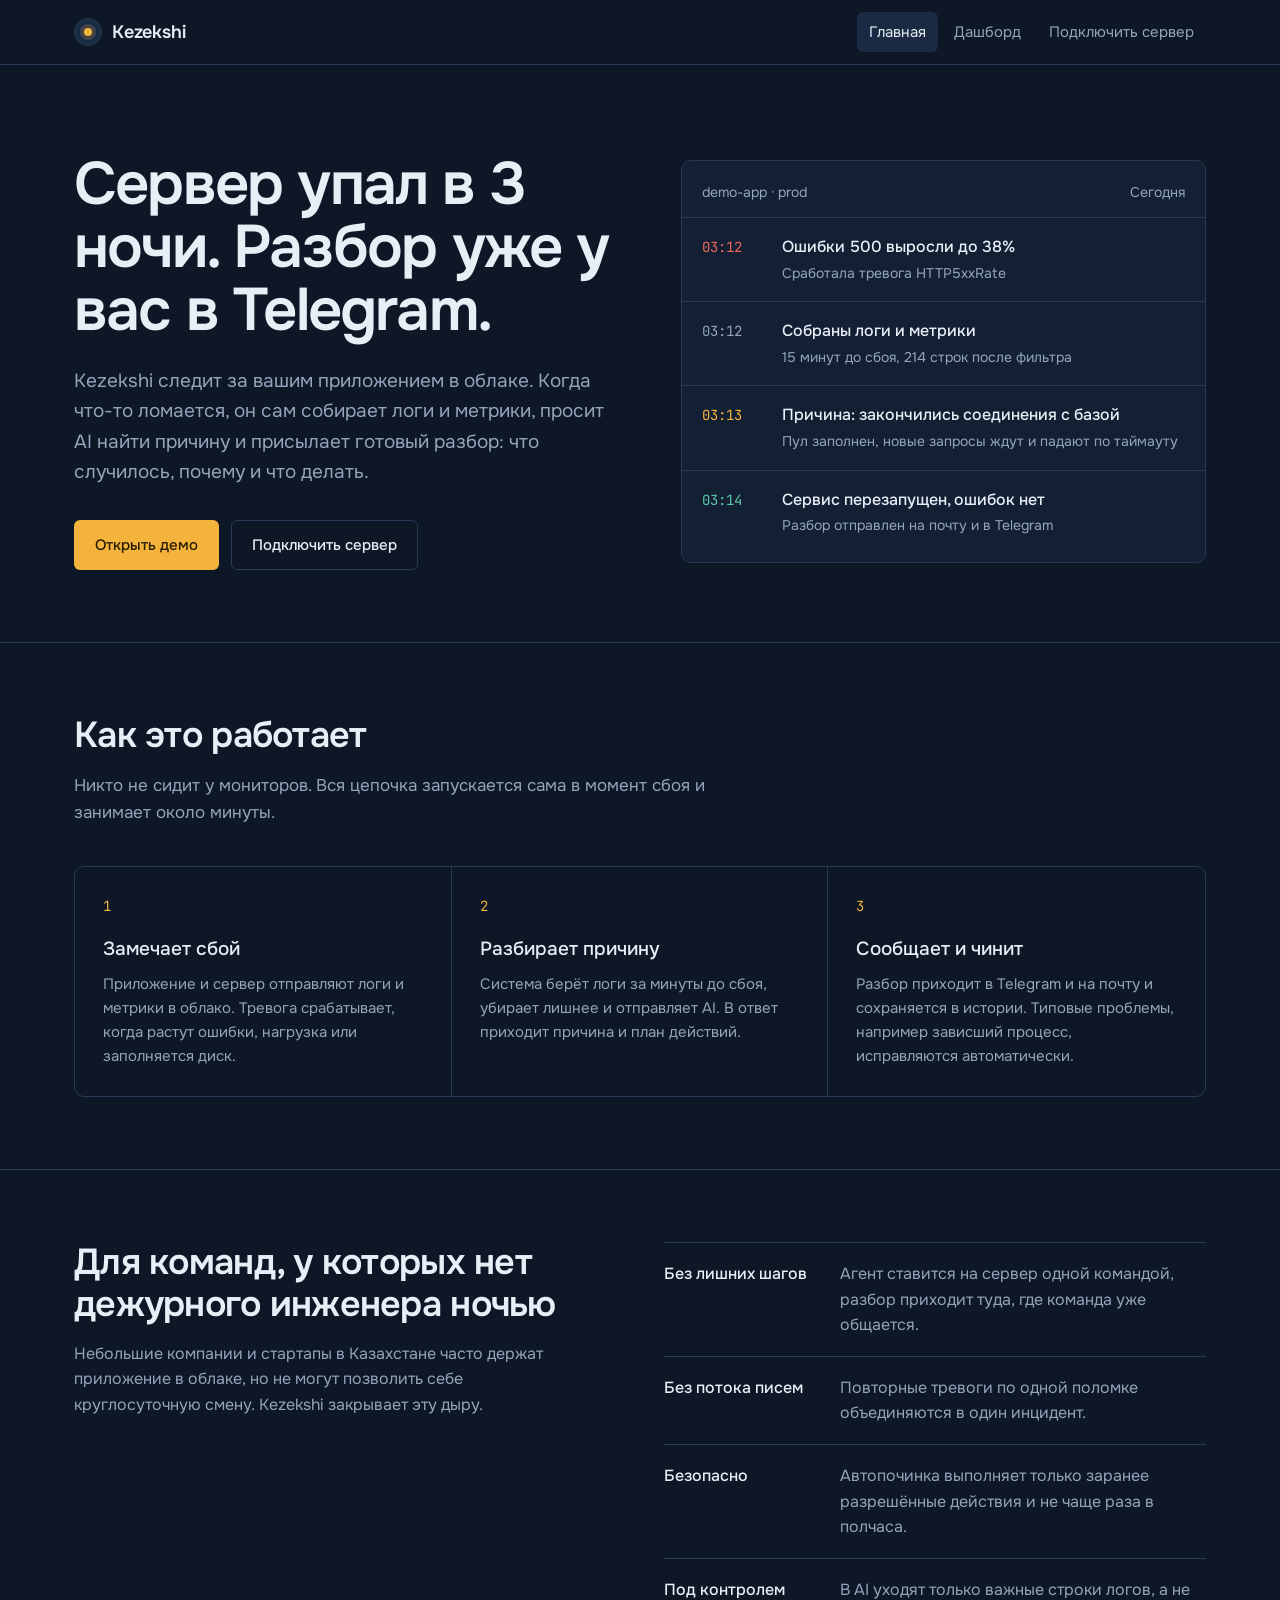
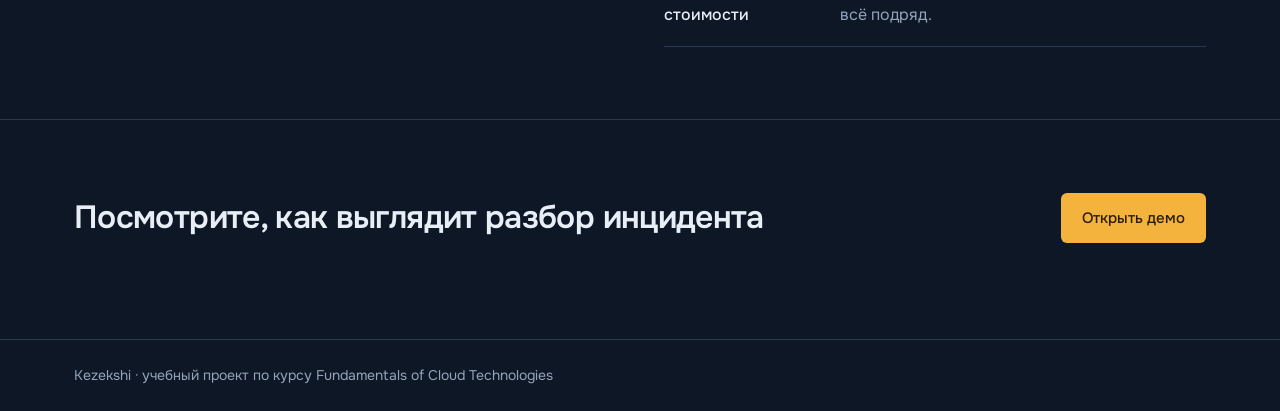
==== src/dashboard/index.html @ acb70872 "Add files via upload" ====
<!doctype html>
<html lang="ru">
<head>
  <meta charset="utf-8">
  <meta name="viewport" content="width=device-width, initial-scale=1">
  <title>Kezekshi — AI-дежурный инженер</title>
  <meta name="description" content="Kezekshi следит за вашим приложением в облаке, сам разбирает сбои с помощью AI и присылает готовый разбор в Telegram и на почту.">
  <link rel="preconnect" href="https://fonts.googleapis.com">
  <link rel="preconnect" href="https://fonts.gstatic.com" crossorigin>
  <link href="https://fonts.googleapis.com/css2?family=Onest:wght@400;500;600&family=JetBrains+Mono:wght@400&display=swap" rel="stylesheet">
  <link rel="stylesheet" href="assets/style.css">
</head>
<body>
  <header class="topbar">
    <div class="wrap">
      <a class="brand" href="index.html"><span class="brand-mark" aria-hidden="true"></span><span class="brand-name">Kezekshi</span></a>
      <nav class="nav" aria-label="Основное меню">
        <a href="index.html" aria-current="page">Главная</a>
        <a href="dashboard.html">Дашборд</a>
        <a href="connect.html">Подключить сервер</a>
      </nav>
    </div>
  </header>

  <main>
    <section class="hero">
      <div class="wrap">
        <div>
          <h1>Сервер упал в 3 ночи. Разбор уже у вас в Telegram.</h1>
          <p class="lead">Kezekshi следит за вашим приложением в облаке. Когда что-то ломается, он сам собирает логи и метрики, просит AI найти причину и присылает готовый разбор: что случилось, почему и что делать.</p>
          <div class="hero-actions">
            <a class="btn btn-primary" href="dashboard.html">Открыть демо</a>
            <a class="btn btn-ghost" href="connect.html">Подключить сервер</a>
          </div>
        </div>

        <div class="pager" role="img" aria-label="Пример инцидента: в 03:12 выросли ошибки 500, в 03:13 AI нашёл причину и сервис перезапущен, в 03:14 команда получила сообщение">
          <div class="pager-head"><span>demo-app · prod</span><span>Сегодня</span></div>
          <div class="pager-row is-alert">
            <span class="pager-time">03:12</span>
            <div><strong>Ошибки 500 выросли до 38%</strong><span>Сработала тревога HTTP5xxRate</span></div>
          </div>
          <div class="pager-row">
            <span class="pager-time">03:12</span>
            <div><strong>Собраны логи и метрики</strong><span>15 минут до сбоя, 214 строк после фильтра</span></div>
          </div>
          <div class="pager-row is-ai">
            <span class="pager-time">03:13</span>
            <div><strong>Причина: закончились соединения с базой</strong><span>Пул заполнен, новые запросы ждут и падают по таймауту</span></div>
          </div>
          <div class="pager-row is-done">
            <span class="pager-time">03:14</span>
            <div><strong>Сервис перезапущен, ошибок нет</strong><span>Разбор отправлен на почту и в Telegram</span></div>
          </div>
        </div>
      </div>
    </section>

    <section class="section" id="how">
      <div class="wrap">
        <h2>Как это работает</h2>
        <p>Никто не сидит у мониторов. Вся цепочка запускается сама в момент сбоя и занимает около минуты.</p>
        <ol class="steps">
          <li>
            <span class="step-n">1</span>
            <h3>Замечает сбой</h3>
            <p>Приложение и сервер отправляют логи и метрики в облако. Тревога срабатывает, когда растут ошибки, нагрузка или заполняется диск.</p>
          </li>
          <li>
            <span class="step-n">2</span>
            <h3>Разбирает причину</h3>
            <p>Система берёт логи за минуты до сбоя, убирает лишнее и отправляет AI. В ответ приходит причина и план действий.</p>
          </li>
          <li>
            <span class="step-n">3</span>
            <h3>Сообщает и чинит</h3>
            <p>Разбор приходит в Telegram и на почту и сохраняется в истории. Типовые проблемы, например зависший процесс, исправляются автоматически.</p>
          </li>
        </ol>
      </div>
    </section>

    <section class="section" id="who">
      <div class="wrap split">
        <div>
          <h2>Для команд, у которых нет дежурного инженера ночью</h2>
          <p style="color:var(--muted);margin:0;max-width:30em">Небольшие компании и стартапы в Казахстане часто держат приложение в облаке, но не могут позволить себе круглосуточную смену. Kezekshi закрывает эту дыру.</p>
        </div>
        <ul class="facts">
          <li><b>Без лишних шагов</b><span>Агент ставится на сервер одной командой, разбор приходит туда, где команда уже общается.</span></li>
          <li><b>Без потока писем</b><span>Повторные тревоги по одной поломке объединяются в один инцидент.</span></li>
          <li><b>Безопасно</b><span>Автопочинка выполняет только заранее разрешённые действия и не чаще раза в полчаса.</span></li>
          <li><b>Под контролем стоимости</b><span>В AI уходят только важные строки логов, а не всё подряд.</span></li>
        </ul>
      </div>
    </section>

    <section class="cta-band">
      <div class="wrap">
        <h2>Посмотрите, как выглядит разбор инцидента</h2>
        <a class="btn btn-primary" href="dashboard.html">Открыть демо</a>
      </div>
    </section>
  </main>

  <footer class="footer">
    <div class="wrap">Kezekshi · учебный проект по курсу Fundamentals of Cloud Technologies</div>
  </footer>
</body>
</html>
---- src/dashboard/assets/style.css ----
:root {
  --ink: #0d1726;
  --night: #132034;
  --night-2: #1a2a42;
  --line: #263a56;
  --text: #e8eef6;
  --muted: #93a4bb;
  --signal: #f3b33d;
  --signal-ink: #2b1d02;
  --alert: #f0675d;
  --calm: #58c9a6;
  --radius-s: 6px;
  --radius-m: 10px;
  --font: "Onest", system-ui, -apple-system, "Segoe UI", sans-serif;
  --mono: "JetBrains Mono", ui-monospace, Menlo, Consolas, monospace;
}

* { box-sizing: border-box; }
html { -webkit-text-size-adjust: 100%; }
body {
  margin: 0;
  background: var(--ink);
  color: var(--text);
  font-family: var(--font);
  font-size: 16px;
  line-height: 1.6;
}
a { color: inherit; }
img, svg { display: block; max-width: 100%; }
button, input, select { font: inherit; color: inherit; }
:focus-visible { outline: 2px solid var(--signal); outline-offset: 3px; border-radius: 4px; }

.wrap { width: 100%; max-width: 1180px; margin: 0 auto; padding: 0 24px; }

/* header */
.topbar { border-bottom: 1px solid var(--line); background: var(--ink); position: sticky; top: 0; z-index: 10; }
.topbar .wrap { display: flex; align-items: center; justify-content: space-between; height: 64px; gap: 16px; }
.brand { display: flex; align-items: center; gap: 10px; text-decoration: none; font-weight: 600; font-size: 18px; letter-spacing: -0.01em; }
.brand-mark { width: 28px; height: 28px; border-radius: 50%; background: var(--night-2); border: 1px solid var(--line); position: relative; }
.brand-mark::after { content: ""; position: absolute; width: 8px; height: 8px; border-radius: 50%; background: var(--signal); top: 9px; left: 9px; box-shadow: 0 0 0 4px rgba(243,179,61,.18); }
.nav { display: flex; gap: 4px; }
.nav a { text-decoration: none; color: var(--muted); padding: 8px 12px; border-radius: var(--radius-s); font-size: 15px; }
.nav a:hover { color: var(--text); }
.nav a[aria-current="page"] { color: var(--text); background: var(--night-2); }

/* buttons */
.btn { display: inline-flex; align-items: center; justify-content: center; gap: 8px; padding: 12px 20px; border-radius: var(--radius-s); border: 1px solid transparent; text-decoration: none; font-weight: 500; cursor: pointer; font-size: 15px; }
.btn-primary { background: var(--signal); color: var(--signal-ink); }
.btn-primary:hover { background: #f7c35f; }
.btn-ghost { border-color: var(--line); background: transparent; }
.btn-ghost:hover { border-color: var(--muted); }
.btn-small { padding: 8px 12px; font-size: 14px; }

/* landing hero */
.hero { padding: 88px 0 72px; }
.hero .wrap { display: grid; grid-template-columns: 1.05fr 1fr; gap: 56px; align-items: center; }
.hero h1 { font-size: clamp(36px, 5vw, 60px); line-height: 1.05; letter-spacing: -0.03em; font-weight: 600; margin: 0 0 24px; }
.hero p.lead { font-size: 19px; color: var(--muted); max-width: 34em; margin: 0 0 32px; }
.hero-actions { display: flex; gap: 12px; flex-wrap: wrap; }

.pager { background: var(--night); border: 1px solid var(--line); border-radius: var(--radius-m); padding: 8px 0; }
.pager-head { display: flex; justify-content: space-between; padding: 12px 20px 14px; border-bottom: 1px solid var(--line); color: var(--muted); font-size: 14px; }
.pager-row { display: grid; grid-template-columns: 64px 1fr; gap: 16px; padding: 16px 20px; border-bottom: 1px solid var(--line); }
.pager-row:last-child { border-bottom: 0; }
.pager-time { font-family: var(--mono); font-size: 14px; color: var(--muted); padding-top: 2px; }
.pager-row strong { display: block; font-weight: 500; }
.pager-row span { color: var(--muted); font-size: 14px; }
.pager-row.is-alert .pager-time { color: var(--alert); }
.pager-row.is-ai .pager-time { color: var(--signal); }
.pager-row.is-done .pager-time { color: var(--calm); }

@media (prefers-reduced-motion: no-preference) {
  .pager-row { opacity: 0; transform: translateY(6px); animation: pagerIn .45s ease-out forwards; }
  .pager-row:nth-child(2) { animation-delay: .3s; }
  .pager-row:nth-child(3) { animation-delay: 1.1s; }
  .pager-row:nth-child(4) { animation-delay: 1.9s; }
  .pager-row:nth-child(5) { animation-delay: 2.6s; }
}
@keyframes pagerIn { to { opacity: 1; transform: none; } }

/* sections */
.section { padding: 72px 0; border-top: 1px solid var(--line); }
.section h2 { font-size: clamp(26px, 3vw, 36px); letter-spacing: -0.02em; line-height: 1.15; margin: 0 0 16px; font-weight: 600; max-width: 22em; }
.section > .wrap > p { color: var(--muted); max-width: 40em; margin: 0 0 40px; font-size: 17px; }

.steps { list-style: none; margin: 0; padding: 0; display: grid; grid-template-columns: repeat(3, 1fr); gap: 0; border: 1px solid var(--line); border-radius: var(--radius-m); overflow: hidden; }
.steps li { padding: 28px; border-right: 1px solid var(--line); }
.steps li:last-child { border-right: 0; }
.step-n { font-family: var(--mono); color: var(--signal); font-size: 14px; display: block; margin-bottom: 16px; }
.steps h3 { margin: 0 0 8px; font-size: 19px; font-weight: 500; }
.steps p { margin: 0; color: var(--muted); font-size: 15px; }

.split { display: grid; grid-template-columns: 1fr 1fr; gap: 48px; align-items: start; }
.facts { margin: 0; padding: 0; list-style: none; }
.facts li { padding: 18px 0; border-bottom: 1px solid var(--line); display: grid; grid-template-columns: 160px 1fr; gap: 16px; }
.facts li:first-child { border-top: 1px solid var(--line); }
.facts b { font-weight: 500; }
.facts span { color: var(--muted); }

.cta-band { padding: 72px 0 96px; border-top: 1px solid var(--line); }
.cta-band .wrap { display: flex; justify-content: space-between; align-items: center; gap: 24px; flex-wrap: wrap; }
.cta-band h2 { margin: 0; font-size: clamp(24px, 3vw, 32px); letter-spacing: -0.02em; font-weight: 600; }

.footer { border-top: 1px solid var(--line); padding: 24px 0; color: var(--muted); font-size: 14px; }

/* dashboard */
.page-head { padding: 32px 0 24px; display: flex; justify-content: space-between; align-items: flex-end; gap: 16px; flex-wrap: wrap; }
.page-head h1 { margin: 0; font-size: 30px; letter-spacing: -0.02em; font-weight: 600; }
.page-head p { margin: 4px 0 0; color: var(--muted); }
.source-pill { font-size: 13px; color: var(--muted); border: 1px solid var(--line); border-radius: 999px; padding: 4px 12px; display: inline-flex; align-items: center; gap: 8px; }
.source-pill::before { content: ""; width: 7px; height: 7px; border-radius: 50%; background: var(--muted); }
.source-pill.is-live::before { background: var(--calm); }

.stats { display: grid; grid-template-columns: repeat(4, 1fr); border: 1px solid var(--line); border-radius: var(--radius-m); overflow: hidden; margin-bottom: 24px; }
.stat { padding: 20px; border-right: 1px solid var(--line); background: var(--night); }
.stat:last-child { border-right: 0; }
.stat-value { font-size: 30px; font-weight: 600; letter-spacing: -0.02em; line-height: 1.1; }
.stat-label { color: var(--muted); font-size: 14px; margin-top: 4px; }
.stat.is-open .stat-value { color: var(--alert); }

.panel { min-width: 0; background: var(--night); border: 1px solid var(--line); border-radius: var(--radius-m); }
.panel-head { display: flex; justify-content: space-between; align-items: center; padding: 16px 20px; border-bottom: 1px solid var(--line); gap: 12px; flex-wrap: wrap; }
.panel-head h2 { margin: 0; font-size: 16px; font-weight: 500; }
.panel-body { padding: 20px; }

.top-grid { display: grid; grid-template-columns: 1.6fr 1fr; gap: 24px; margin-bottom: 24px; }
.chart-svg { width: 100%; height: 180px; }
.chart-legend { display: flex; gap: 16px; font-size: 13px; color: var(--muted); margin-top: 12px; }
.chart-legend i { display: inline-block; width: 10px; height: 10px; border-radius: 2px; margin-right: 6px; vertical-align: -1px; }

.break-grid { display: grid; grid-template-columns: 1fr 1fr; gap: 10px; }
.break-btn { text-align: left; background: var(--night-2); border: 1px solid var(--line); border-radius: var(--radius-s); padding: 14px; cursor: pointer; }
.break-btn:hover { border-color: var(--signal); }
.break-btn b { display: block; font-weight: 500; font-size: 15px; }
.break-btn span { color: var(--muted); font-size: 13px; }
.break-note { color: var(--muted); font-size: 13px; margin: 12px 0 0; }

.main-grid { display: grid; grid-template-columns: 400px 1fr; gap: 24px; margin-bottom: 48px; align-items: start; }
.filters { display: flex; gap: 6px; flex-wrap: wrap; }
.chip { border: 1px solid var(--line); background: transparent; border-radius: 999px; padding: 4px 12px; font-size: 13px; cursor: pointer; color: var(--muted); }
.chip[aria-pressed="true"] { background: var(--night-2); color: var(--text); border-color: var(--muted); }

.inc-list { list-style: none; margin: 0; padding: 0; max-height: 640px; overflow-y: auto; }
.inc-item { border-bottom: 1px solid var(--line); }
.inc-item:last-child { border-bottom: 0; }
.inc-item button { width: 100%; text-align: left; background: transparent; border: 0; padding: 16px 20px; cursor: pointer; display: grid; grid-template-columns: 10px 1fr auto; gap: 12px; align-items: start; }
.inc-item button:hover { background: var(--night-2); }
.inc-item button[aria-current="true"] { background: var(--night-2); box-shadow: inset 3px 0 0 var(--signal); }
.sev-dot { width: 10px; height: 10px; border-radius: 50%; margin-top: 7px; }
.sev-critical { background: var(--alert); }
.sev-high { background: var(--signal); }
.sev-medium { background: #7f9bd1; }
.sev-low { background: var(--muted); }
.inc-title { font-weight: 500; font-size: 15px; line-height: 1.4; }
.inc-meta { color: var(--muted); font-size: 13px; display: inline-block; margin-top: 2px; }
.status { font-size: 12px; padding: 2px 8px; border-radius: 999px; white-space: nowrap; }
.status-open { background: rgba(240,103,93,.15); color: #ff9a92; }
.status-resolved { background: rgba(88,201,166,.14); color: #86e0c3; }

.detail-empty { padding: 48px 24px; color: var(--muted); text-align: center; }
.detail-head { padding: 24px; border-bottom: 1px solid var(--line); }
.detail-head h2 { margin: 0 0 8px; font-size: 22px; letter-spacing: -0.01em; font-weight: 600; line-height: 1.3; }
.detail-tags { display: flex; gap: 8px; flex-wrap: wrap; align-items: center; color: var(--muted); font-size: 14px; }
.tag { border: 1px solid var(--line); border-radius: 999px; padding: 2px 10px; font-size: 13px; }
.detail-section { padding: 20px 24px; border-bottom: 1px solid var(--line); }
.detail-section:last-child { border-bottom: 0; }
.detail-section h3 { margin: 0 0 10px; font-size: 14px; font-weight: 500; color: var(--muted); }
.detail-section p { margin: 0; }
.ai-cause { border-left: 3px solid var(--signal); padding-left: 16px; }
.reco { margin: 0; padding-left: 20px; }
.reco li { margin-bottom: 6px; }
.metric-row { display: grid; grid-template-columns: repeat(auto-fit, minmax(140px, 1fr)); gap: 12px; }
.metric { background: var(--night-2); border-radius: var(--radius-s); padding: 12px 14px; }
.metric b { display: block; font-size: 20px; font-weight: 600; }
.metric span { color: var(--muted); font-size: 13px; }
.fix-box { background: rgba(88,201,166,.08); border: 1px solid rgba(88,201,166,.35); border-radius: var(--radius-s); padding: 12px 14px; font-size: 15px; }
.fix-box.is-off { background: transparent; border-color: var(--line); color: var(--muted); }
.logs { background: #0a1220; border: 1px solid var(--line); border-radius: var(--radius-s); padding: 14px; font-family: var(--mono); font-size: 12.5px; line-height: 1.7; overflow-x: auto; margin: 0; white-space: pre; color: #c6d2e2; }
.logs .lv-error { color: #ff8f86; }
.logs .lv-warn { color: var(--signal); }

.toast { position: fixed; bottom: 24px; left: 50%; transform: translateX(-50%); background: var(--night-2); border: 1px solid var(--line); padding: 12px 18px; border-radius: var(--radius-s); font-size: 14px; max-width: calc(100% - 32px); z-index: 50; }
.toast[hidden] { display: none; }

/* connect */
.connect-grid { display: grid; grid-template-columns: 1fr 1fr; gap: 32px; padding-bottom: 64px; align-items: start; }
.connect-steps { list-style: none; margin: 0; padding: 0; }
.connect-steps li { display: grid; grid-template-columns: 40px 1fr; gap: 16px; padding: 20px 0; border-bottom: 1px solid var(--line); }
.connect-steps li:first-child { border-top: 1px solid var(--line); }
.connect-steps .num { width: 32px; height: 32px; border-radius: 50%; border: 1px solid var(--signal); color: var(--signal); display: grid; place-items: center; font-family: var(--mono); font-size: 14px; }
.connect-steps h3 { margin: 4px 0 6px; font-size: 17px; font-weight: 500; }
.connect-steps p { margin: 0; color: var(--muted); font-size: 15px; }

.form-field { margin-bottom: 20px; }
.form-field label, .form-field legend { display: block; font-size: 14px; color: var(--muted); margin-bottom: 8px; padding: 0; }
fieldset { border: 0; margin: 0 0 20px; padding: 0; }
.input { width: 100%; background: var(--night-2); border: 1px solid var(--line); border-radius: var(--radius-s); padding: 11px 14px; }
.input:focus { border-color: var(--signal); outline: none; }
.cloud-options { display: grid; gap: 8px; }
.cloud-opt { display: grid; grid-template-columns: 20px 1fr auto; gap: 12px; align-items: center; border: 1px solid var(--line); border-radius: var(--radius-s); padding: 14px; cursor: pointer; }
.cloud-opt:has(input:checked) { border-color: var(--signal); background: rgba(243,179,61,.06); }
.cloud-opt.is-disabled { cursor: not-allowed; opacity: .55; }
.cloud-opt input { accent-color: var(--signal); margin: 0; }
.cloud-opt b { font-weight: 500; display: block; }
.cloud-opt span { color: var(--muted); font-size: 13px; }
.soon { font-size: 12px; border: 1px solid var(--line); border-radius: 999px; padding: 2px 8px; color: var(--muted); }
.field-error { color: #ff9a92; font-size: 13px; margin-top: 6px; }
.field-error[hidden] { display: none; }
.result { margin-top: 24px; }
.result[hidden] { display: none; }
.result h3 { margin: 0 0 8px; font-size: 16px; font-weight: 500; }
.result p { color: var(--muted); margin: 0 0 12px; font-size: 15px; }

@media (max-width: 960px) {
  .hero .wrap, .split, .top-grid, .main-grid, .connect-grid { grid-template-columns: 1fr; }
  .hero { padding: 56px 0 48px; }
  .stats { grid-template-columns: repeat(2, 1fr); }
  .stat:nth-child(2) { border-right: 0; }
  .stat:nth-child(-n+2) { border-bottom: 1px solid var(--line); }
}
@media (max-width: 720px) {
  .wrap { padding: 0 16px; }
  .steps { grid-template-columns: 1fr; }
  .steps li { border-right: 0; border-bottom: 1px solid var(--line); }
  .steps li:last-child { border-bottom: 0; }
  .facts li { grid-template-columns: 1fr; gap: 4px; }
  .nav a { padding: 8px; font-size: 14px; }
  .brand-name { display: none; }
  .break-grid { grid-template-columns: 1fr; }
}

.log-table { width: 100%; border-collapse: collapse; font-size: 14px; }
.log-table th { text-align: left; color: var(--muted); font-weight: 500; font-size: 13px; padding: 6px 8px; border-bottom: 1px solid var(--line); }
.log-table td { padding: 8px; border-bottom: 1px solid var(--line); vertical-align: top; }
.log-table td.lv-error { color: #ff8f86; }
.log-table td.lv-warn { color: var(--signal); }
.log-table td:last-child, .log-table th:last-child { text-align: right; }
.alarm-list {
  list-style: none;
  margin: 0;
  padding: 0;
}
.alarm-item {
  border-bottom: 1px solid var(--line);
}
.alarm-item:last-child {
  border-bottom: 0;
}
.alarm-item button {
  width: 100%;
  text-align: left;
  background: transparent;
  color: var(--text);
  border: 0;
  padding: 14px 20px;
  cursor: pointer;
  display: grid;
  gap: 8px;
}
.alarm-item button:hover {
  background: var(--night-2);
}
.alarm-top {
  display: flex;
  justify-content: space-between;
  align-items: center;
  gap: 12px;
}
.alarm-name {
  font-weight: 500;
  font-size: 15px;
}
.alarm-bar {
  height: 6px;
  background: var(--night-2);
  border-radius: 3px;
  overflow: hidden;
}
.alarm-bar i {
  display: block;
  height: 100%;
  background: var(--signal);
  border-radius: 3px;
}ы
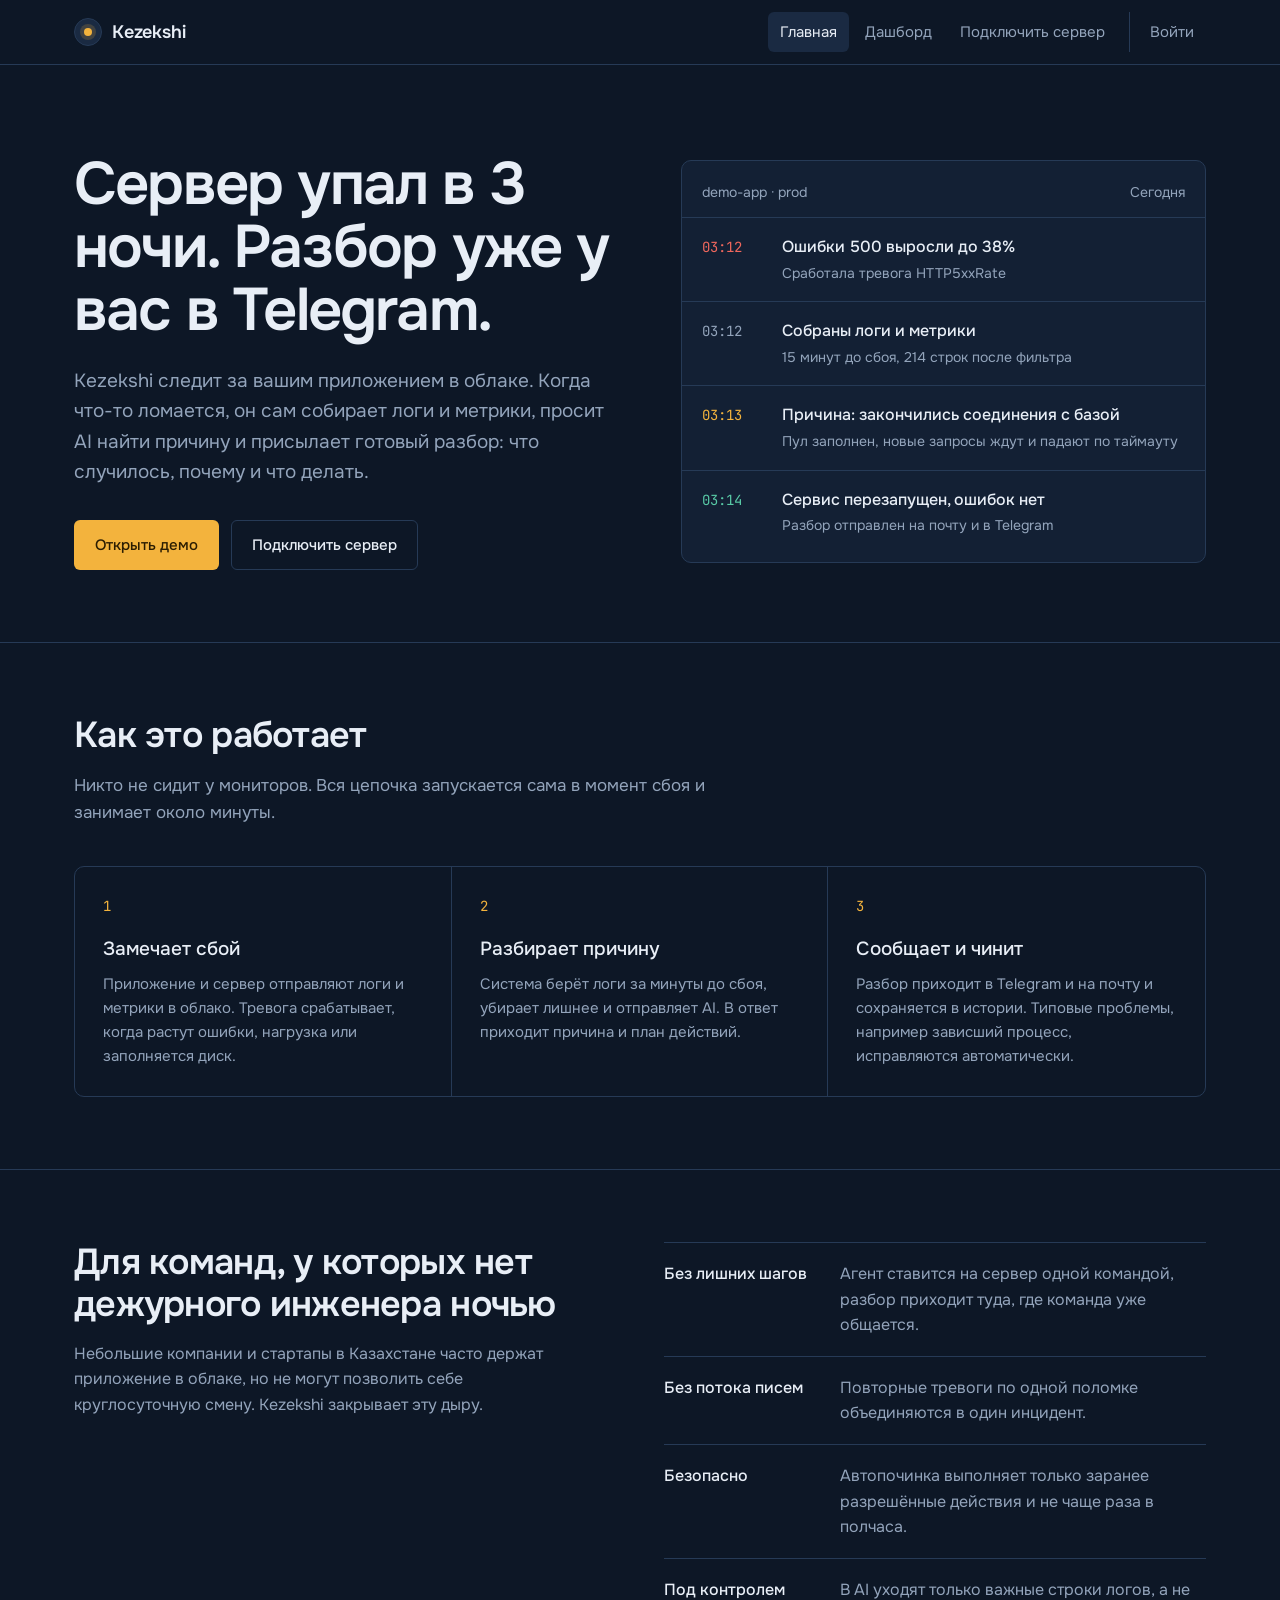
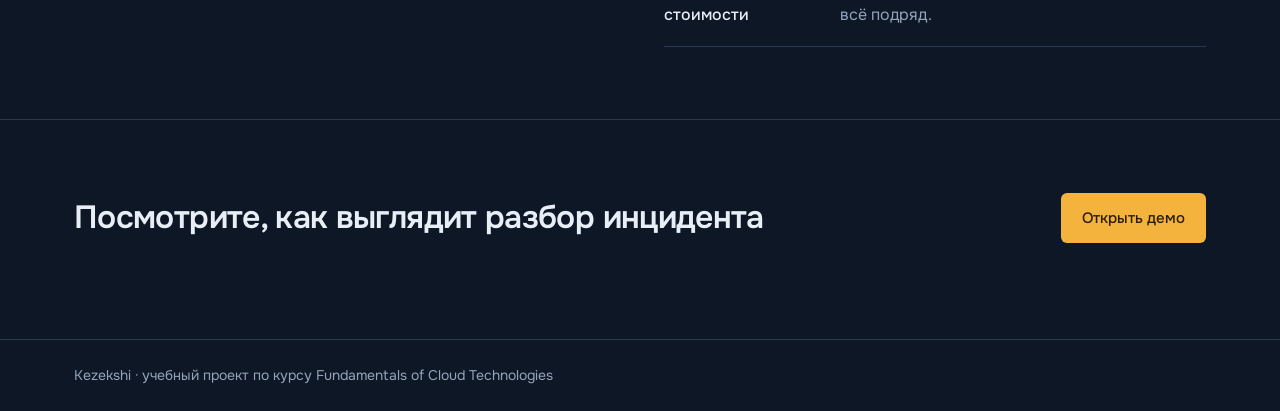
==== commit eb476e65: "Accounts: sign-in, own servers and own Telegram for every user Cognito user pool (email + password)," ====
--- a/src/dashboard/index.html
+++ b/src/dashboard/index.html
@@ -106,5 +106,7 @@
   <footer class="footer">
     <div class="wrap">Kezekshi · учебный проект по курсу Fundamentals of Cloud Technologies</div>
   </footer>
+  <script src="assets/config.js"></script>
+  <script src="assets/auth.js"></script>
 </body>
 </html>
--- a/src/dashboard/assets/style.css
+++ b/src/dashboard/assets/style.css
@@ -111,7 +111,7 @@
 .source-pill::before { content: ""; width: 7px; height: 7px; border-radius: 50%; background: var(--muted); }
 .source-pill.is-live::before { background: var(--calm); }
 
-.stats { display: grid; grid-template-columns: repeat(4, 1fr); border: 1px solid var(--line); border-radius: var(--radius-m); overflow: hidden; margin-bottom: 24px; }
+.stats { display: grid; grid-template-columns: repeat(3, 1fr); border: 1px solid var(--line); border-radius: var(--radius-m); overflow: hidden; margin-bottom: 24px; }
 .stat { padding: 20px; border-right: 1px solid var(--line); background: var(--night); }
 .stat:last-child { border-right: 0; }
 .stat-value { font-size: 30px; font-weight: 600; letter-spacing: -0.02em; line-height: 1.1; }
@@ -214,9 +214,6 @@
 @media (max-width: 960px) {
   .hero .wrap, .split, .top-grid, .main-grid, .connect-grid { grid-template-columns: 1fr; }
   .hero { padding: 56px 0 48px; }
-  .stats { grid-template-columns: repeat(2, 1fr); }
-  .stat:nth-child(2) { border-right: 0; }
-  .stat:nth-child(-n+2) { border-bottom: 1px solid var(--line); }
 }
 @media (max-width: 720px) {
   .wrap { padding: 0 16px; }
@@ -227,6 +224,9 @@
   .nav a { padding: 8px; font-size: 14px; }
   .brand-name { display: none; }
   .break-grid { grid-template-columns: 1fr; }
+  .stat { padding: 16px 12px; }
+  .stat-value { font-size: 24px; }
+  .stat-label { font-size: 13px; }
 }
 
 .log-table { width: 100%; border-collapse: collapse; font-size: 14px; }
@@ -281,4 +281,40 @@
   height: 100%;
   background: var(--signal);
   border-radius: 3px;
-}ы+}
+
+/* вход и личный кабинет */
+.nav-auth { display: inline-flex; align-items: center; gap: 4px; margin-left: 8px; padding-left: 8px; border-left: 1px solid var(--line); }
+.nav-user { color: var(--muted); font-size: 14px; max-width: 180px; overflow: hidden; text-overflow: ellipsis; white-space: nowrap; }
+.auth-wrap { display: flex; justify-content: center; padding: 48px 24px 96px; }
+.auth-panel { width: 100%; max-width: 440px; }
+.auth-title { font-size: 24px; font-weight: 600; letter-spacing: -0.02em; margin: 0 0 20px; }
+.auth-btn { width: 100%; margin-top: 4px; }
+.auth-hint { color: var(--muted); font-size: 14px; margin: 6px 0 16px; }
+.auth-links { margin: 16px 0 0; font-size: 14px; text-align: center; }
+.auth-links a { color: var(--muted); }
+form[hidden] { display: none; }
+
+.account-bar { display: flex; align-items: center; gap: 12px; flex-wrap: wrap; }
+.select { background: var(--night-2); border: 1px solid var(--line); border-radius: var(--radius-s); padding: 7px 10px; font-size: 14px; }
+.server-list { list-style: none; margin: 0; padding: 0; }
+.server-item { padding: 16px 20px; border-bottom: 1px solid var(--line); display: grid; gap: 10px; }
+.server-item:last-child { border-bottom: 0; }
+.server-top { display: flex; justify-content: space-between; align-items: center; gap: 12px; flex-wrap: wrap; }
+.server-name { font-weight: 500; }
+.server-name small { color: var(--muted); font-family: var(--mono); font-weight: 400; margin-left: 6px; }
+.server-metrics { display: grid; grid-template-columns: repeat(4, minmax(0, 1fr)); gap: 8px; }
+.server-metric { background: var(--night-2); border-radius: var(--radius-s); padding: 8px 10px; }
+.server-metric b { display: block; font-size: 18px; font-weight: 500; }
+.server-metric span { color: var(--muted); font-size: 12px; }
+.server-metric em { font-style: normal; color: var(--muted); font-size: 12px; }
+.server-risk { color: var(--signal); font-size: 14px; }
+.status-online { background: rgba(88,201,166,.14); color: #86e0c3; }
+.status-pending { background: rgba(147,164,187,.15); color: var(--muted); }
+.status-offline { background: rgba(240,103,93,.15); color: #ff9a92; }
+.demo-note { border: 1px dashed var(--line); border-radius: var(--radius-m); padding: 14px 18px; color: var(--muted); margin-bottom: 24px; font-size: 15px; }
+.demo-note a { color: var(--signal); }
+@media (max-width: 720px) {
+  .server-metrics { grid-template-columns: repeat(2, minmax(0, 1fr)); }
+  .nav-user { display: none; }
+}
